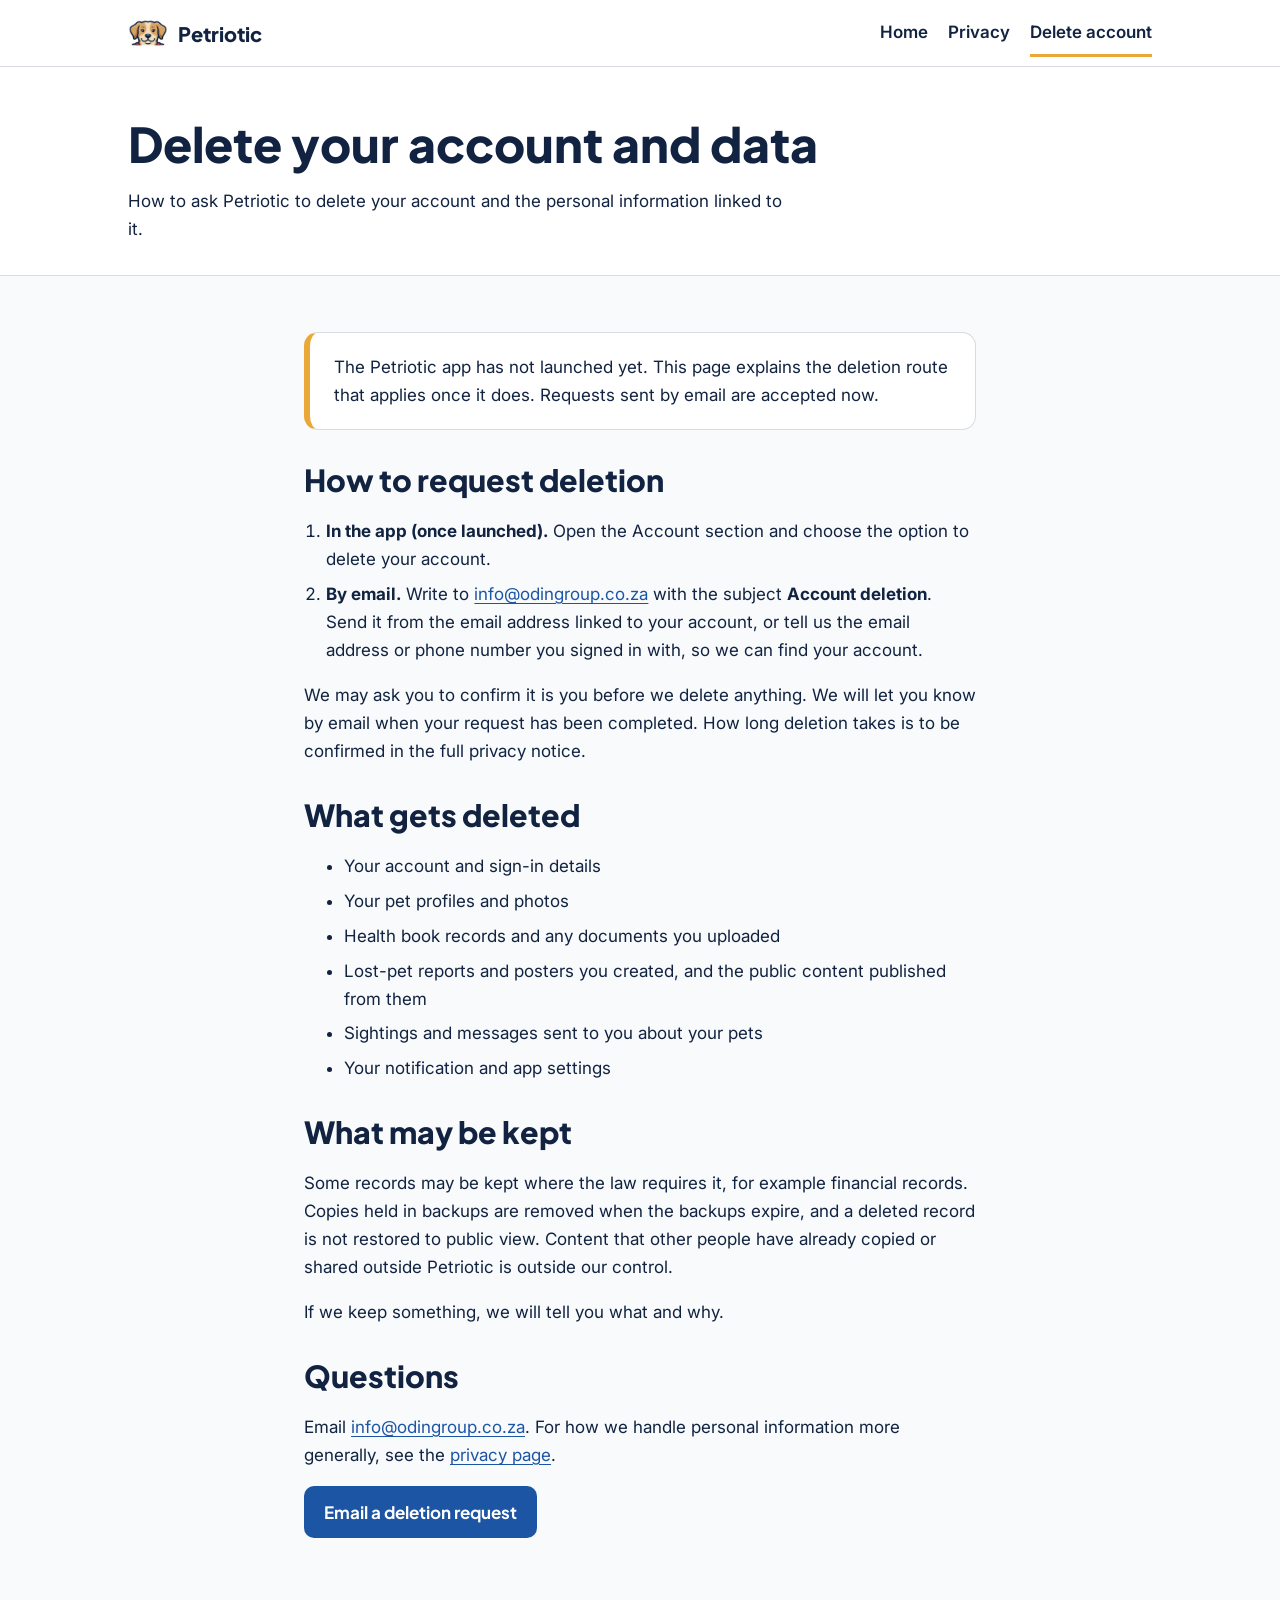
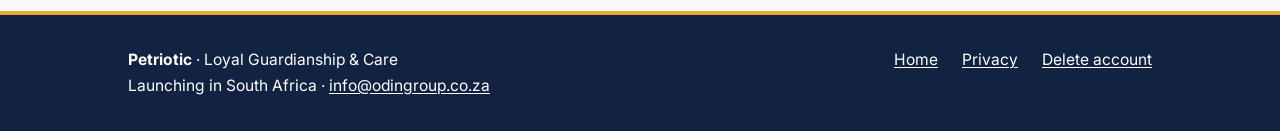
==== delete-account.html @ e6df7523 "Add v1 website: coming-soon landing, privacy draft, account deletion, 404 Co-Authored-By: Claude Son" ====
<!doctype html>
<html lang="en-ZA">
<head>
  <meta charset="utf-8">
  <meta name="viewport" content="width=device-width, initial-scale=1">
  <title>Delete your account — Petriotic</title>
  <meta name="description" content="How to ask Petriotic to delete your account and data: in the app once it launches, or by email to info@odingroup.co.za with the subject “Account deletion”.">
  <meta name="theme-color" content="#1C55A4">
  <link rel="canonical" href="https://www.petriotic.co.za/delete-account.html">

  <meta property="og:type" content="website">
  <meta property="og:site_name" content="Petriotic">
  <meta property="og:title" content="Delete your Petriotic account and data">
  <meta property="og:description" content="How to request deletion of your Petriotic account and data, and what may be kept where the law requires.">
  <meta property="og:url" content="https://www.petriotic.co.za/delete-account.html">
  <meta property="og:image" content="https://www.petriotic.co.za/assets/og-image.jpg">
  <meta property="og:image:width" content="1200">
  <meta property="og:image:height" content="630">
  <meta property="og:image:alt" content="The Petriotic logo: a friendly dog in a blue superhero suit and red cape, with the word Petriotic below.">
  <meta property="og:locale" content="en_ZA">
  <meta name="twitter:card" content="summary_large_image">

  <link rel="icon" href="/favicon.ico" sizes="48x48">
  <link rel="icon" href="/assets/favicon-32.png" type="image/png" sizes="32x32">
  <link rel="apple-touch-icon" href="/assets/apple-touch-icon.png">

  <link rel="preconnect" href="https://fonts.googleapis.com">
  <link rel="preconnect" href="https://fonts.gstatic.com" crossorigin>
  <link rel="stylesheet" href="https://fonts.googleapis.com/css2?family=Inter:wght@400;600&amp;family=Plus+Jakarta+Sans:wght@700;800&amp;display=swap">
  <link rel="stylesheet" href="styles.css">
</head>
<body>
  <a class="skip-link" href="#main">Skip to main content</a>

  <header class="site-header">
    <div class="wrap">
      <a class="brand" href="index.html">
        <img src="assets/icon-192.png" width="40" height="40" alt="">
        <span>Petriotic</span>
      </a>
      <nav aria-label="Main">
        <ul class="nav">
          <li><a href="index.html">Home</a></li>
          <li><a href="privacy.html">Privacy</a></li>
          <li><a href="delete-account.html" aria-current="page">Delete account</a></li>
        </ul>
      </nav>
    </div>
  </header>

  <main id="main">
    <section class="page-head">
      <div class="wrap">
        <h1>Delete your account and data</h1>
        <p>How to ask Petriotic to delete your account and the personal information linked to it.</p>
      </div>
    </section>

    <section class="section">
      <div class="wrap prose">
        <div class="notice">
          <p>The Petriotic app has not launched yet. This page explains the deletion route that applies once it does. Requests sent by email are accepted now.</p>
        </div>

        <h2>How to request deletion</h2>
        <ol class="steps">
          <li><strong>In the app (once launched).</strong> Open the Account section and choose the option to delete your account.</li>
          <li><strong>By email.</strong> Write to <a href="mailto:info@odingroup.co.za?subject=Account%20deletion">info@odingroup.co.za</a> with the subject <strong>Account deletion</strong>. Send it from the email address linked to your account, or tell us the email address or phone number you signed in with, so we can find your account.</li>
        </ol>
        <p>We may ask you to confirm it is you before we delete anything. We will let you know by email when your request has been completed. How long deletion takes is to be confirmed in the full privacy notice.</p>

        <h2>What gets deleted</h2>
        <ul>
          <li>Your account and sign-in details</li>
          <li>Your pet profiles and photos</li>
          <li>Health book records and any documents you uploaded</li>
          <li>Lost-pet reports and posters you created, and the public content published from them</li>
          <li>Sightings and messages sent to you about your pets</li>
          <li>Your notification and app settings</li>
        </ul>

        <h2>What may be kept</h2>
        <p>Some records may be kept where the law requires it, for example financial records. Copies held in backups are removed when the backups expire, and a deleted record is not restored to public view. Content that other people have already copied or shared outside Petriotic is outside our control.</p>
        <p>If we keep something, we will tell you what and why.</p>

        <h2>Questions</h2>
        <p>Email <a href="mailto:info@odingroup.co.za">info@odingroup.co.za</a>. For how we handle personal information more generally, see the <a href="privacy.html">privacy page</a>.</p>

        <p><a class="btn" href="mailto:info@odingroup.co.za?subject=Account%20deletion">Email a deletion request</a></p>
      </div>
    </section>
  </main>

  <footer class="site-footer">
    <div class="wrap">
      <div>
        <p><strong>Petriotic</strong> &middot; Loyal Guardianship &amp; Care</p>
        <p>Launching in South Africa &middot; <a href="mailto:info@odingroup.co.za">info@odingroup.co.za</a></p>
      </div>
      <nav aria-label="Footer">
        <ul class="footer-nav">
          <li><a href="index.html">Home</a></li>
          <li><a href="privacy.html">Privacy</a></li>
          <li><a href="delete-account.html">Delete account</a></li>
        </ul>
      </nav>
    </div>
  </footer>
</body>
</html>
---- styles.css ----
/* Petriotic website — one stylesheet, no build step.
   Palette: Hero Blue, Cape Crimson (sparingly), Crest Gold, Midnight Navy, Clean Slate, white. */

:root {
  --hero-blue: #1c55a4;
  --cape-crimson: #d92b2b;
  --crest-gold: #eaa838;
  --midnight-navy: #112340;
  --clean-slate: #f8fafc;
  --white: #ffffff;

  --font-head: "Plus Jakarta Sans", "Segoe UI", system-ui, sans-serif;
  --font-body: "Inter", system-ui, -apple-system, "Segoe UI", sans-serif;

  --radius: 14px;
  --gutter: clamp(1rem, 4vw, 2rem);
  --max: 68rem;
  --line: 1px solid rgba(17, 35, 64, 0.16);
}

*,
*::before,
*::after {
  box-sizing: border-box;
}

html {
  -webkit-text-size-adjust: 100%;
  text-size-adjust: 100%;
}

body {
  margin: 0;
  min-height: 100vh;
  display: flex;
  flex-direction: column;
  background: var(--clean-slate);
  color: var(--midnight-navy);
  font-family: var(--font-body);
  font-size: 1.0625rem;
  line-height: 1.65;
  overflow-wrap: break-word;
}

main {
  flex: 1 0 auto;
}

img {
  max-width: 100%;
  height: auto;
  display: block;
}

h1,
h2,
h3 {
  font-family: var(--font-head);
  color: var(--midnight-navy);
  line-height: 1.2;
  margin: 0 0 0.6em;
}

h1 {
  font-size: clamp(1.9rem, 6vw, 3rem);
  font-weight: 800;
}

h2 {
  font-size: clamp(1.4rem, 4vw, 1.9rem);
  font-weight: 800;
}

h3 {
  font-size: 1.15rem;
  font-weight: 700;
}

p,
ul,
ol {
  margin: 0 0 1em;
}

a {
  color: var(--hero-blue);
  text-decoration: underline;
  text-underline-offset: 0.15em;
}

a:hover {
  color: var(--midnight-navy);
}

:focus-visible {
  outline: 3px solid var(--hero-blue);
  outline-offset: 3px;
  border-radius: 4px;
}

.skip-link {
  position: absolute;
  left: var(--gutter);
  top: -4rem;
  z-index: 10;
  padding: 0.6rem 1rem;
  background: var(--midnight-navy);
  color: var(--white);
  border-radius: 0 0 8px 8px;
}

.skip-link:focus {
  top: 0;
}

.wrap {
  width: 100%;
  max-width: var(--max);
  margin: 0 auto;
  padding: 0 var(--gutter);
}

/* Header */
.site-header {
  background: var(--white);
  border-bottom: var(--line);
}

.site-header .wrap {
  display: flex;
  flex-wrap: wrap;
  align-items: center;
  justify-content: space-between;
  gap: 0.5rem 1.5rem;
  padding-top: 0.6rem;
  padding-bottom: 0.6rem;
}

.brand {
  display: inline-flex;
  align-items: center;
  gap: 0.6rem;
  font-family: var(--font-head);
  font-weight: 800;
  font-size: 1.25rem;
  color: var(--midnight-navy);
  text-decoration: none;
}

.brand img {
  width: 40px;
  height: 40px;
  border-radius: 50%;
}

.nav {
  display: flex;
  flex-wrap: wrap;
  gap: 0.25rem 1.25rem;
  list-style: none;
  margin: 0;
  padding: 0;
}

.nav a {
  display: inline-block;
  padding: 0.5rem 0;
  font-weight: 600;
  color: var(--midnight-navy);
  text-decoration: none;
  border-bottom: 3px solid transparent;
}

.nav a:hover {
  color: var(--hero-blue);
}

.nav a[aria-current="page"] {
  border-bottom-color: var(--crest-gold);
}

/* Hero */
.hero {
  background: var(--white);
  border-bottom: var(--line);
  padding: clamp(2rem, 6vw, 4rem) 0;
}

.hero .wrap {
  display: grid;
  gap: 2rem;
  align-items: center;
}

.hero-logo {
  width: min(100%, 300px);
  aspect-ratio: 1;
  margin: 0 auto;
}

.eyebrow {
  display: inline-block;
  margin: 0 0 1rem;
  padding: 0.3rem 0.8rem;
  background: var(--midnight-navy);
  color: var(--white);
  border-bottom: 3px solid var(--crest-gold);
  border-radius: 6px;
  font-family: var(--font-head);
  font-size: 0.85rem;
  font-weight: 700;
  letter-spacing: 0.04em;
  text-transform: uppercase;
}

.lead {
  font-size: 1.2rem;
  max-width: 38rem;
}

.store-note {
  display: inline-block;
  margin: 0.5rem 0 0;
  padding: 0.7rem 1rem;
  background: var(--clean-slate);
  border: 2px solid var(--hero-blue);
  border-radius: var(--radius);
  font-weight: 600;
  color: var(--midnight-navy);
}

/* Sections */
.section {
  padding: clamp(2rem, 6vw, 3.5rem) 0;
}

.section-tight {
  padding-top: 0;
}

.features {
  display: grid;
  gap: 1.25rem;
  margin-top: 1.5rem;
  padding: 0;
  list-style: none;
}

.card {
  background: var(--white);
  border: var(--line);
  border-top: 4px solid var(--hero-blue);
  border-radius: var(--radius);
  padding: 1.5rem;
}

.card .icon {
  width: 2.75rem;
  height: 2.75rem;
  margin-bottom: 0.9rem;
  color: var(--hero-blue);
}

.card p:last-child {
  margin-bottom: 0;
}

.notice {
  background: var(--white);
  border: var(--line);
  border-left: 6px solid var(--crest-gold);
  border-radius: var(--radius);
  padding: 1.25rem 1.5rem;
}

.notice p:last-child,
.notice ul:last-child {
  margin-bottom: 0;
}

.draft-banner {
  background: var(--midnight-navy);
  color: var(--white);
  border-left: 6px solid var(--crest-gold);
  border-radius: var(--radius);
  padding: 1rem 1.25rem;
  margin-bottom: 2rem;
  font-weight: 600;
}

.contact {
  background: var(--hero-blue);
  color: var(--white);
}

.contact h2,
.contact a {
  color: var(--white);
}

.contact a:hover {
  color: var(--crest-gold);
}

.contact :focus-visible,
.site-footer :focus-visible {
  outline-color: var(--crest-gold);
}

/* Document pages */
.page-head {
  background: var(--white);
  border-bottom: var(--line);
  padding: clamp(1.75rem, 5vw, 3rem) 0 clamp(1.25rem, 4vw, 2rem);
}

.page-head h1 {
  margin-bottom: 0.3em;
}

.page-head p {
  max-width: 42rem;
  margin-bottom: 0;
}

.prose {
  max-width: 46rem;
}

.prose h2 {
  margin-top: 2rem;
}

.prose h2:first-child {
  margin-top: 0;
}

.prose li {
  margin-bottom: 0.4em;
}

.meta {
  font-size: 0.95rem;
}

.table-wrap {
  overflow-x: auto;
  margin-bottom: 1em;
}

table {
  width: 100%;
  border-collapse: collapse;
  background: var(--white);
  border: var(--line);
}

th,
td {
  padding: 0.7rem 0.9rem;
  text-align: left;
  vertical-align: top;
  border-bottom: var(--line);
}

th {
  width: 40%;
  font-family: var(--font-head);
  font-weight: 700;
}

.steps {
  padding-left: 1.4rem;
}

.btn {
  display: inline-block;
  padding: 0.75rem 1.25rem;
  background: var(--hero-blue);
  color: var(--white);
  border-radius: 10px;
  font-family: var(--font-head);
  font-weight: 700;
  text-decoration: none;
}

.btn:hover {
  background: var(--midnight-navy);
  color: var(--white);
}

/* 404 */
.lost {
  text-align: center;
  padding: clamp(2.5rem, 8vw, 5rem) 0;
}

.lost img {
  width: 120px;
  margin: 0 auto 1.5rem;
}

.lost .actions {
  display: flex;
  flex-wrap: wrap;
  justify-content: center;
  gap: 0.75rem 1.5rem;
  align-items: center;
}

/* Footer */
.site-footer {
  background: var(--midnight-navy);
  color: var(--white);
  border-top: 4px solid var(--crest-gold);
  padding: 2rem 0;
  font-size: 0.975rem;
}

.site-footer a {
  color: var(--white);
}

.site-footer a:hover {
  color: var(--crest-gold);
}

.site-footer .wrap {
  display: grid;
  gap: 1.25rem;
}

.footer-nav {
  display: flex;
  flex-wrap: wrap;
  gap: 0.5rem 1.5rem;
  list-style: none;
  margin: 0;
  padding: 0;
}

.site-footer p {
  margin: 0;
}

@media (min-width: 48rem) {
  .hero .wrap {
    grid-template-columns: 1fr minmax(240px, 320px);
    gap: 3rem;
  }

  .hero-logo {
    grid-column: 2;
    grid-row: 1;
    width: 100%;
  }

  .features {
    grid-template-columns: repeat(3, 1fr);
  }

  .site-footer .wrap {
    grid-template-columns: 1fr auto;
    align-items: start;
  }
}

@media (prefers-reduced-motion: reduce) {
  * {
    scroll-behavior: auto !important;
    transition: none !important;
    animation: none !important;
  }
}
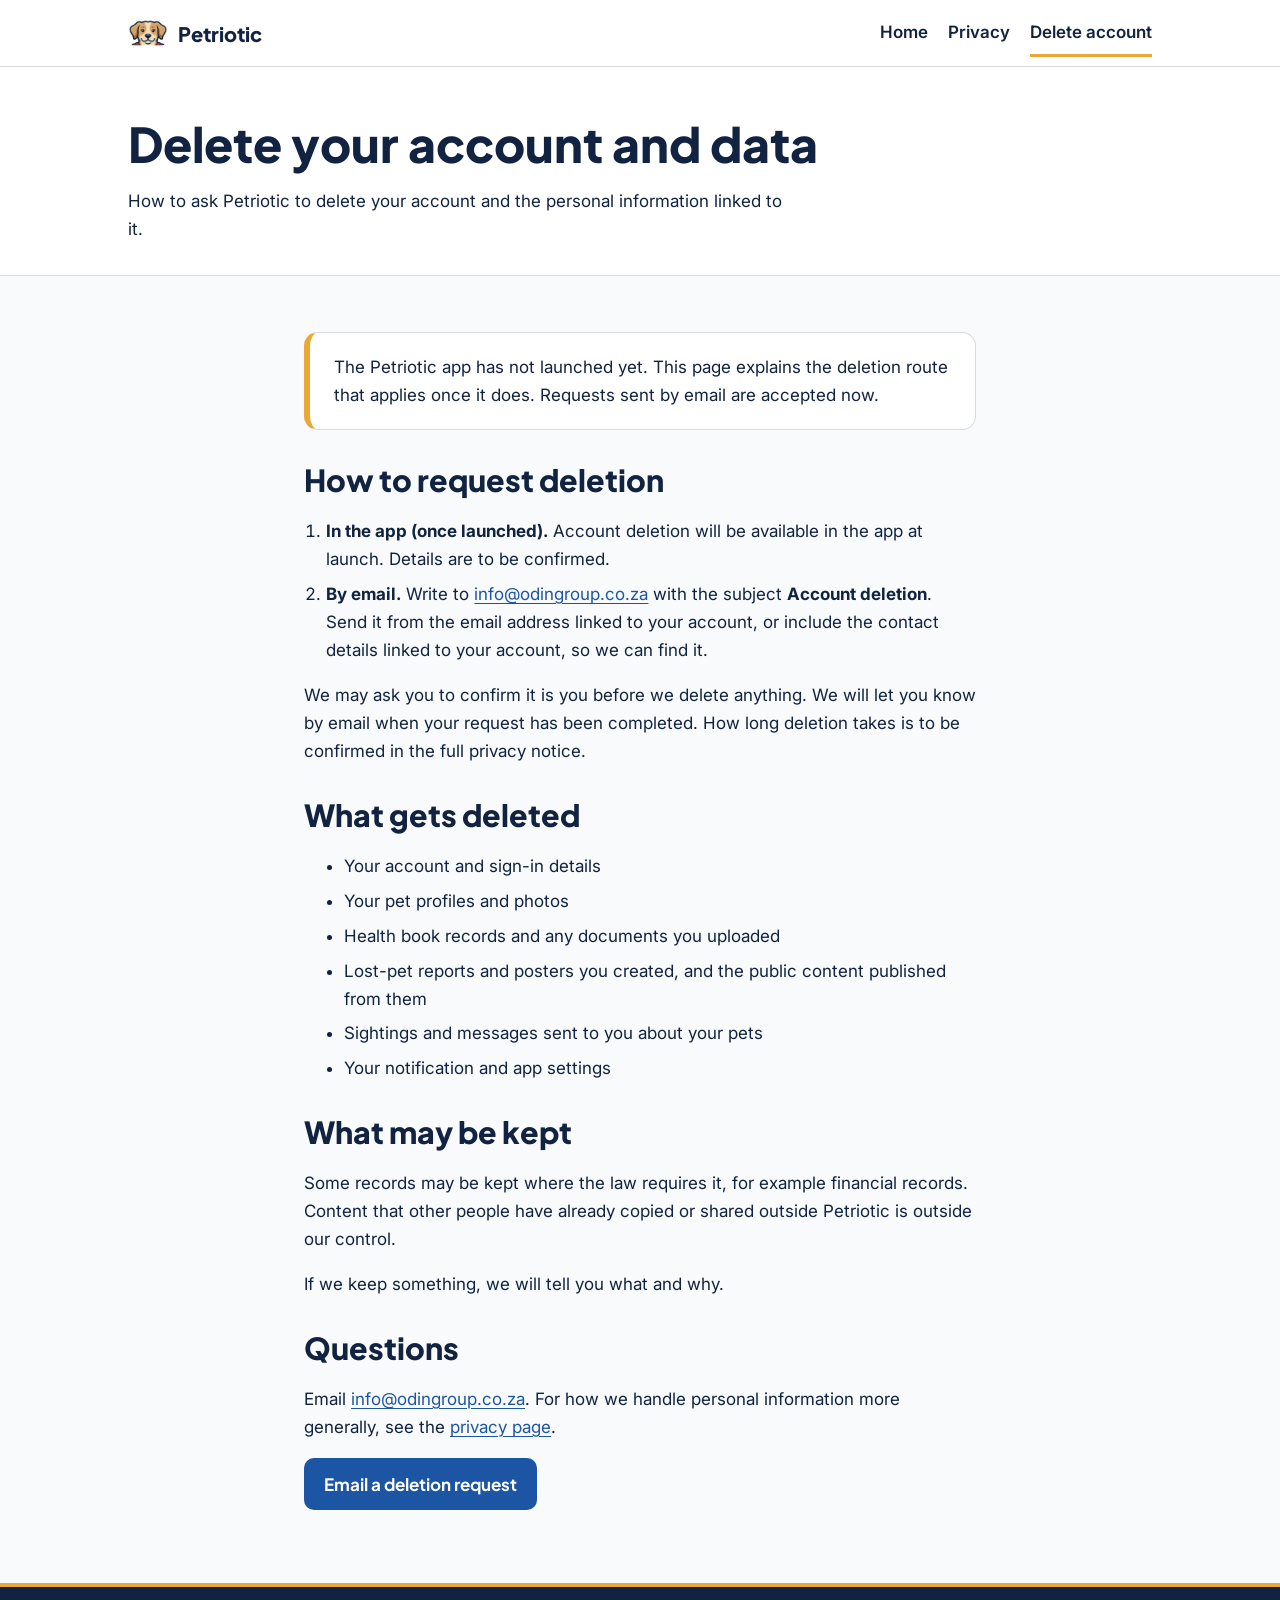
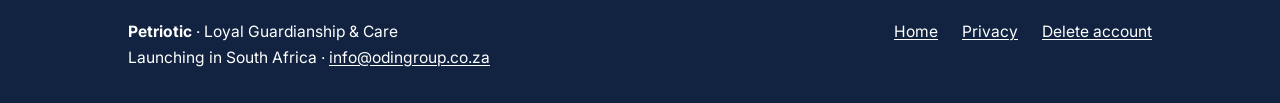
==== commit 7526d871: "Address review: soften deletion/privacy wording, remove footer strip, drop stray file Co-Authored-By" ====
--- a/delete-account.html
+++ b/delete-account.html
@@ -64,8 +64,8 @@
 
         <h2>How to request deletion</h2>
         <ol class="steps">
-          <li><strong>In the app (once launched).</strong> Open the Account section and choose the option to delete your account.</li>
-          <li><strong>By email.</strong> Write to <a href="mailto:info@odingroup.co.za?subject=Account%20deletion">info@odingroup.co.za</a> with the subject <strong>Account deletion</strong>. Send it from the email address linked to your account, or tell us the email address or phone number you signed in with, so we can find your account.</li>
+          <li><strong>In the app (once launched).</strong> Account deletion will be available in the app at launch. Details are to be confirmed.</li>
+          <li><strong>By email.</strong> Write to <a href="mailto:info@odingroup.co.za?subject=Account%20deletion">info@odingroup.co.za</a> with the subject <strong>Account deletion</strong>. Send it from the email address linked to your account, or include the contact details linked to your account, so we can find it.</li>
         </ol>
         <p>We may ask you to confirm it is you before we delete anything. We will let you know by email when your request has been completed. How long deletion takes is to be confirmed in the full privacy notice.</p>
 
@@ -80,7 +80,7 @@
         </ul>
 
         <h2>What may be kept</h2>
-        <p>Some records may be kept where the law requires it, for example financial records. Copies held in backups are removed when the backups expire, and a deleted record is not restored to public view. Content that other people have already copied or shared outside Petriotic is outside our control.</p>
+        <p>Some records may be kept where the law requires it, for example financial records. Content that other people have already copied or shared outside Petriotic is outside our control.</p>
         <p>If we keep something, we will tell you what and why.</p>
 
         <h2>Questions</h2>
--- a/styles.css
+++ b/styles.css
@@ -43,6 +43,12 @@
 }
 
 main {
+  flex: 1 0 auto;
+  display: flex;
+  flex-direction: column;
+}
+
+main > .contact {
   flex: 1 0 auto;
 }
 
